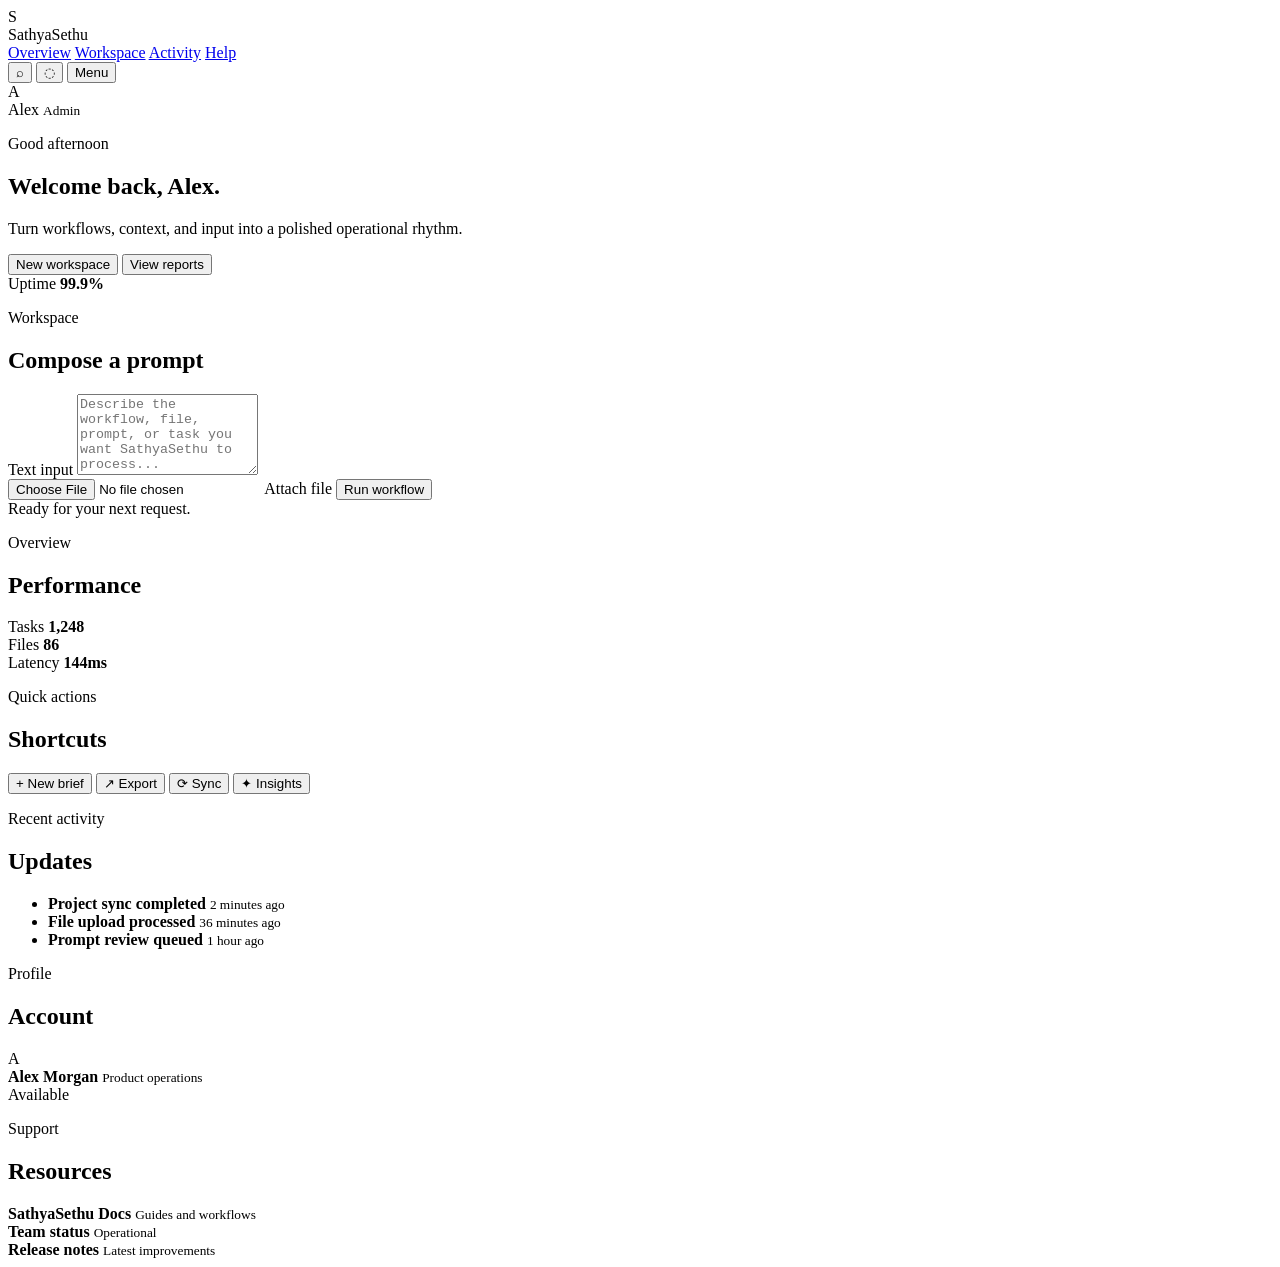
==== frontend/pages/dashboard.html @ 96413c83 "Save login fade and dashboard migration on fupload" ====
<!DOCTYPE html>
<html lang="en">
  <head>
    <meta charset="UTF-8" />
    <meta name="viewport" content="width=device-width, initial-scale=1.0" />
    <title>SathyaSethu | Workspace</title>
    <meta
      name="description"
      content="Premium SathyaSethu workspace dashboard and workflow hub."
    />
    <link rel="stylesheet" href="/css/dashboard.css" />
  </head>
  <body class="dashboard-body">
    <div class="page-glow glow-one" aria-hidden="true"></div>
    <div class="page-glow glow-two" aria-hidden="true"></div>
    <div class="page-glow glow-three" aria-hidden="true"></div>

    <header class="topbar" aria-label="Top navigation">
      <div class="nav-left">
        <div class="brand-row">
          <div class="brand-mark" aria-hidden="true">S</div>
          <div class="brand-copy">
            <span class="brand-name">SathyaSethu</span>
          </div>
        </div>

        <nav class="main-nav" aria-label="Main navigation">
          <a href="#overview">Overview</a>
          <a href="#workspace">Workspace</a>
          <a href="#activity">Activity</a>
          <a href="#help">Help</a>
        </nav>
      </div>

      <div class="nav-actions">
        <button class="icon-button" type="button" aria-label="Search">
          <span aria-hidden="true">⌕</span>
        </button>
        <button class="icon-button" type="button" aria-label="Notifications">
          <span aria-hidden="true">◌</span>
        </button>
        <button class="mobile-menu" type="button" aria-label="Toggle menu">
          Menu
        </button>
        <div class="avatar-wrap" aria-label="User profile">
          <div class="avatar">A</div>
          <div class="user-meta">
            <span id="currentUserName">Alex</span>
            <small>Admin</small>
          </div>
        </div>
      </div>
    </header>

    <main class="dashboard-shell">
      <section id="overview" class="hero-card bento-card">
        <div class="hero-copy">
          <p class="eyebrow">Good afternoon</p>
          <h1>Welcome back, <span id="hero-name">Alex</span>.</h1>
          <p>
            Turn workflows, context, and input into a polished operational rhythm.
          </p>

          <div class="hero-actions">
            <button type="button" class="primary-button small-button">New workspace</button>
            <button type="button" class="secondary-button small-button">View reports</button>
          </div>
        </div>

        <div class="hero-visual" aria-hidden="true">
          <div class="visual-orb orb-one"></div>
          <div class="visual-orb orb-two"></div>
          <div class="mini-panel">
            <span>Uptime</span>
            <strong>99.9%</strong>
          </div>
        </div>
      </section>

      <section class="bento-grid" id="workspace">
        <article class="bento-card feature-card feature-primary">
          <div class="card-header">
            <div>
              <p class="eyebrow">Workspace</p>
              <h2>Compose a prompt</h2>
            </div>
          </div>

          <form id="user-form" class="message-form" novalidate>
            <div class="input-shell">
              <label for="text-input" class="sr-only">Text input</label>
              <textarea
                id="text-input"
                name="text"
                rows="5"
                placeholder="Describe the workflow, file, prompt, or task you want SathyaSethu to process..."
                required
              ></textarea>
            </div>

            <div class="input-actions">
              <label class="file-picker" for="file-input">
                <input type="file" id="file-input" />
                <span>Attach file</span>
              </label>

              <button type="submit" class="primary-button submit-button">Run workflow</button>
            </div>
          </form>

          <div id="output" class="output-box" role="status" aria-live="polite">
            Ready for your next request.
          </div>
        </article>

        <article class="bento-card stats-card">
          <div class="card-header slim-header">
            <div>
              <p class="eyebrow">Overview</p>
              <h2>Performance</h2>
            </div>
          </div>

          <div class="stats-grid">
            <div class="stat-box">
              <span>Tasks</span>
              <strong>1,248</strong>
            </div>
            <div class="stat-box">
              <span>Files</span>
              <strong>86</strong>
            </div>
            <div class="stat-box accent-box">
              <span>Latency</span>
              <strong>144ms</strong>
            </div>
          </div>
        </article>

        <article class="bento-card quick-card">
          <div class="card-header slim-header">
            <div>
              <p class="eyebrow">Quick actions</p>
              <h2>Shortcuts</h2>
            </div>
          </div>

          <div class="quick-grid">
            <button type="button" class="action-tile">
              <span class="tile-badge blue">+</span>
              <span>New brief</span>
            </button>
            <button type="button" class="action-tile">
              <span class="tile-badge violet">↗</span>
              <span>Export</span>
            </button>
            <button type="button" class="action-tile">
              <span class="tile-badge teal">⟳</span>
              <span>Sync</span>
            </button>
            <button type="button" class="action-tile">
              <span class="tile-badge amber">✦</span>
              <span>Insights</span>
            </button>
          </div>
        </article>

        <article class="bento-card activity-card" id="activity">
          <div class="card-header slim-header">
            <div>
              <p class="eyebrow">Recent activity</p>
              <h2>Updates</h2>
            </div>
          </div>

          <ul class="activity-list">
            <li>
              <span class="activity-dot green"></span>
              <div>
                <strong>Project sync completed</strong>
                <small>2 minutes ago</small>
              </div>
            </li>
            <li>
              <span class="activity-dot blue"></span>
              <div>
                <strong>File upload processed</strong>
                <small>36 minutes ago</small>
              </div>
            </li>
            <li>
              <span class="activity-dot amber"></span>
              <div>
                <strong>Prompt review queued</strong>
                <small>1 hour ago</small>
              </div>
            </li>
          </ul>
        </article>

        <article class="bento-card profile-card">
          <div class="card-header slim-header">
            <div>
              <p class="eyebrow">Profile</p>
              <h2>Account</h2>
            </div>
          </div>

          <div class="profile-panel">
            <div class="profile-identity">
              <div class="avatar large">A</div>
              <div>
                <strong id="profile-name">Alex Morgan</strong>
                <small>Product operations</small>
              </div>
            </div>

            <div class="status-pill">
              <span class="pulse-dot"></span>
              Available
            </div>
          </div>
        </article>

        <article class="bento-card info-card" id="help">
          <div class="card-header slim-header">
            <div>
              <p class="eyebrow">Support</p>
              <h2>Resources</h2>
            </div>
          </div>

          <div class="resource-list">
            <div>
              <strong>SathyaSethu Docs</strong>
              <small>Guides and workflows</small>
            </div>
            <div>
              <strong>Team status</strong>
              <small>Operational</small>
            </div>
            <div>
              <strong>Release notes</strong>
              <small>Latest improvements</small>
            </div>
          </div>
        </article>
      </section>
    </main>

    <div class="toast-container" aria-live="polite" aria-atomic="true"></div>

    <script src="/js/dashboard.js"></script>
  </body>
</html>
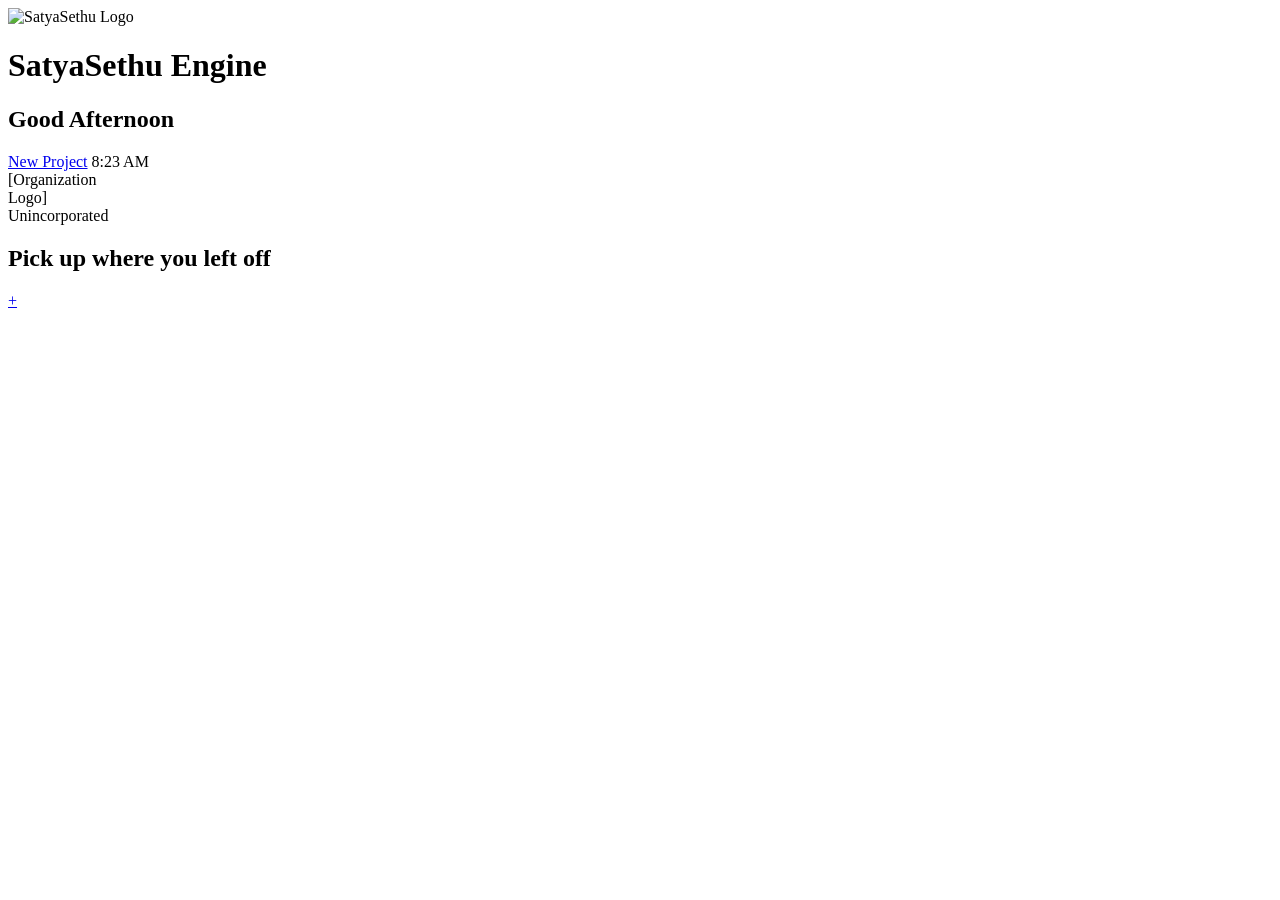
==== commit 2e8bcd50: "Redesign dashboard matching blueprint, update amber theme, remove borders, add logo and favicon" ====
--- a/frontend/pages/dashboard.html
+++ b/frontend/pages/dashboard.html
@@ -3,10 +3,17 @@
   <head>
     <meta charset="UTF-8" />
     <meta name="viewport" content="width=device-width, initial-scale=1.0" />
-    <title>SathyaSethu | Workspace</title>
+    <title>SatyaSethu Engine | Dashboard</title>
     <meta
       name="description"
-      content="Premium SathyaSethu workspace dashboard and workflow hub."
+      content="SatyaSethu Engine workspace dashboard and projects."
+    />
+    <link rel="icon" type="image/svg+xml" href="/assets/logo.svg" />
+    <link rel="preconnect" href="https://fonts.googleapis.com" />
+    <link rel="preconnect" href="https://fonts.gstatic.com" crossorigin />
+    <link
+      href="https://fonts.googleapis.com/css2?family=DM+Sans:ital,opsz,wght@0,9..40,100..1000;1,9..40,100..1000&family=Momo+Trust+Display&display=swap"
+      rel="stylesheet"
     />
     <link rel="stylesheet" href="/css/dashboard.css" />
   </head>
@@ -15,240 +22,55 @@
     <div class="page-glow glow-two" aria-hidden="true"></div>
     <div class="page-glow glow-three" aria-hidden="true"></div>
 
-    <header class="topbar" aria-label="Top navigation">
-      <div class="nav-left">
-        <div class="brand-row">
-          <div class="brand-mark" aria-hidden="true">S</div>
-          <div class="brand-copy">
-            <span class="brand-name">SathyaSethu</span>
+    <!-- Centered Header with White Inverted Logo and Title -->
+    <header class="dashboard-top-header">
+      <img src="/assets/logo.svg" alt="SatyaSethu Logo" class="brand-logo-white dashboard-logo" />
+      <h1 class="dashboard-engine-title">SatyaSethu Engine</h1>
+    </header>
+
+    <main class="dashboard-container">
+      <!-- Top Section: Greeting & Time Card + Organization Card -->
+      <section class="top-cards-row">
+        <!-- Left Greeting Card -->
+        <div class="bento-card greeting-card">
+          <div class="greeting-content">
+            <h2 class="greeting-title" id="greetingTitle">
+              <span id="greetingTimeWord">Good Afternoon</span>
+              <span id="greetingUserName" class="greeting-user"></span>
+            </h2>
+          </div>
+
+          <div class="greeting-footer">
+            <a href="/prompt.html" class="new-project-pill-btn" id="newProjectBtn">New Project</a>
+            <span class="corner-clock" id="cornerClock">8:23 AM</span>
           </div>
         </div>
 
-        <nav class="main-nav" aria-label="Main navigation">
-          <a href="#overview">Overview</a>
-          <a href="#workspace">Workspace</a>
-          <a href="#activity">Activity</a>
-          <a href="#help">Help</a>
-        </nav>
-      </div>
-
-      <div class="nav-actions">
-        <button class="icon-button" type="button" aria-label="Search">
-          <span aria-hidden="true">⌕</span>
-        </button>
-        <button class="icon-button" type="button" aria-label="Notifications">
-          <span aria-hidden="true">◌</span>
-        </button>
-        <button class="mobile-menu" type="button" aria-label="Toggle menu">
-          Menu
-        </button>
-        <div class="avatar-wrap" aria-label="User profile">
-          <div class="avatar">A</div>
-          <div class="user-meta">
-            <span id="currentUserName">Alex</span>
-            <small>Admin</small>
+        <!-- Right Organization Card -->
+        <div class="bento-card org-card">
+          <div class="org-logo-card">
+            <img id="orgLogoImg" src="" alt="Organization Logo" class="org-logo-img" style="display: none;" />
+            <div id="orgLogoPlaceholder" class="org-logo-placeholder">
+              <span>[Organization<br />Logo]</span>
+            </div>
           </div>
-        </div>
-      </div>
-    </header>
-
-    <main class="dashboard-shell">
-      <section id="overview" class="hero-card bento-card">
-        <div class="hero-copy">
-          <p class="eyebrow">Good afternoon</p>
-          <h1>Welcome back, <span id="hero-name">Alex</span>.</h1>
-          <p>
-            Turn workflows, context, and input into a polished operational rhythm.
-          </p>
-
-          <div class="hero-actions">
-            <button type="button" class="primary-button small-button">New workspace</button>
-            <button type="button" class="secondary-button small-button">View reports</button>
-          </div>
-        </div>
-
-        <div class="hero-visual" aria-hidden="true">
-          <div class="visual-orb orb-one"></div>
-          <div class="visual-orb orb-two"></div>
-          <div class="mini-panel">
-            <span>Uptime</span>
-            <strong>99.9%</strong>
-          </div>
+          <span class="org-name-text" id="orgNameText">Unincorporated</span>
         </div>
       </section>
 
-      <section class="bento-grid" id="workspace">
-        <article class="bento-card feature-card feature-primary">
-          <div class="card-header">
-            <div>
-              <p class="eyebrow">Workspace</p>
-              <h2>Compose a prompt</h2>
-            </div>
-          </div>
+      <!-- Lower Section: Pick up where you left off -->
+      <section class="projects-section">
+        <h2 class="projects-heading">Pick up where you left off</h2>
+        <div class="projects-grid" id="projectsGrid">
+          <!-- Projects rendered here if any; empty for now -->
 
-          <form id="user-form" class="message-form" novalidate>
-            <div class="input-shell">
-              <label for="text-input" class="sr-only">Text input</label>
-              <textarea
-                id="text-input"
-                name="text"
-                rows="5"
-                placeholder="Describe the workflow, file, prompt, or task you want SathyaSethu to process..."
-                required
-              ></textarea>
-            </div>
-
-            <div class="input-actions">
-              <label class="file-picker" for="file-input">
-                <input type="file" id="file-input" />
-                <span>Attach file</span>
-              </label>
-
-              <button type="submit" class="primary-button submit-button">Run workflow</button>
-            </div>
-          </form>
-
-          <div id="output" class="output-box" role="status" aria-live="polite">
-            Ready for your next request.
-          </div>
-        </article>
-
-        <article class="bento-card stats-card">
-          <div class="card-header slim-header">
-            <div>
-              <p class="eyebrow">Overview</p>
-              <h2>Performance</h2>
-            </div>
-          </div>
-
-          <div class="stats-grid">
-            <div class="stat-box">
-              <span>Tasks</span>
-              <strong>1,248</strong>
-            </div>
-            <div class="stat-box">
-              <span>Files</span>
-              <strong>86</strong>
-            </div>
-            <div class="stat-box accent-box">
-              <span>Latency</span>
-              <strong>144ms</strong>
-            </div>
-          </div>
-        </article>
-
-        <article class="bento-card quick-card">
-          <div class="card-header slim-header">
-            <div>
-              <p class="eyebrow">Quick actions</p>
-              <h2>Shortcuts</h2>
-            </div>
-          </div>
-
-          <div class="quick-grid">
-            <button type="button" class="action-tile">
-              <span class="tile-badge blue">+</span>
-              <span>New brief</span>
-            </button>
-            <button type="button" class="action-tile">
-              <span class="tile-badge violet">↗</span>
-              <span>Export</span>
-            </button>
-            <button type="button" class="action-tile">
-              <span class="tile-badge teal">⟳</span>
-              <span>Sync</span>
-            </button>
-            <button type="button" class="action-tile">
-              <span class="tile-badge amber">✦</span>
-              <span>Insights</span>
-            </button>
-          </div>
-        </article>
-
-        <article class="bento-card activity-card" id="activity">
-          <div class="card-header slim-header">
-            <div>
-              <p class="eyebrow">Recent activity</p>
-              <h2>Updates</h2>
-            </div>
-          </div>
-
-          <ul class="activity-list">
-            <li>
-              <span class="activity-dot green"></span>
-              <div>
-                <strong>Project sync completed</strong>
-                <small>2 minutes ago</small>
-              </div>
-            </li>
-            <li>
-              <span class="activity-dot blue"></span>
-              <div>
-                <strong>File upload processed</strong>
-                <small>36 minutes ago</small>
-              </div>
-            </li>
-            <li>
-              <span class="activity-dot amber"></span>
-              <div>
-                <strong>Prompt review queued</strong>
-                <small>1 hour ago</small>
-              </div>
-            </li>
-          </ul>
-        </article>
-
-        <article class="bento-card profile-card">
-          <div class="card-header slim-header">
-            <div>
-              <p class="eyebrow">Profile</p>
-              <h2>Account</h2>
-            </div>
-          </div>
-
-          <div class="profile-panel">
-            <div class="profile-identity">
-              <div class="avatar large">A</div>
-              <div>
-                <strong id="profile-name">Alex Morgan</strong>
-                <small>Product operations</small>
-              </div>
-            </div>
-
-            <div class="status-pill">
-              <span class="pulse-dot"></span>
-              Available
-            </div>
-          </div>
-        </article>
-
-        <article class="bento-card info-card" id="help">
-          <div class="card-header slim-header">
-            <div>
-              <p class="eyebrow">Support</p>
-              <h2>Resources</h2>
-            </div>
-          </div>
-
-          <div class="resource-list">
-            <div>
-              <strong>SathyaSethu Docs</strong>
-              <small>Guides and workflows</small>
-            </div>
-            <div>
-              <strong>Team status</strong>
-              <small>Operational</small>
-            </div>
-            <div>
-              <strong>Release notes</strong>
-              <small>Latest improvements</small>
-            </div>
-          </div>
-        </article>
+          <!-- Plus Card Redirecting to prompt.html -->
+          <a href="/prompt.html" class="bento-card add-project-card" aria-label="Start new project">
+            <span class="add-project-plus">+</span>
+          </a>
+        </div>
       </section>
     </main>
-
-    <div class="toast-container" aria-live="polite" aria-atomic="true"></div>
 
     <script src="/js/dashboard.js"></script>
   </body>
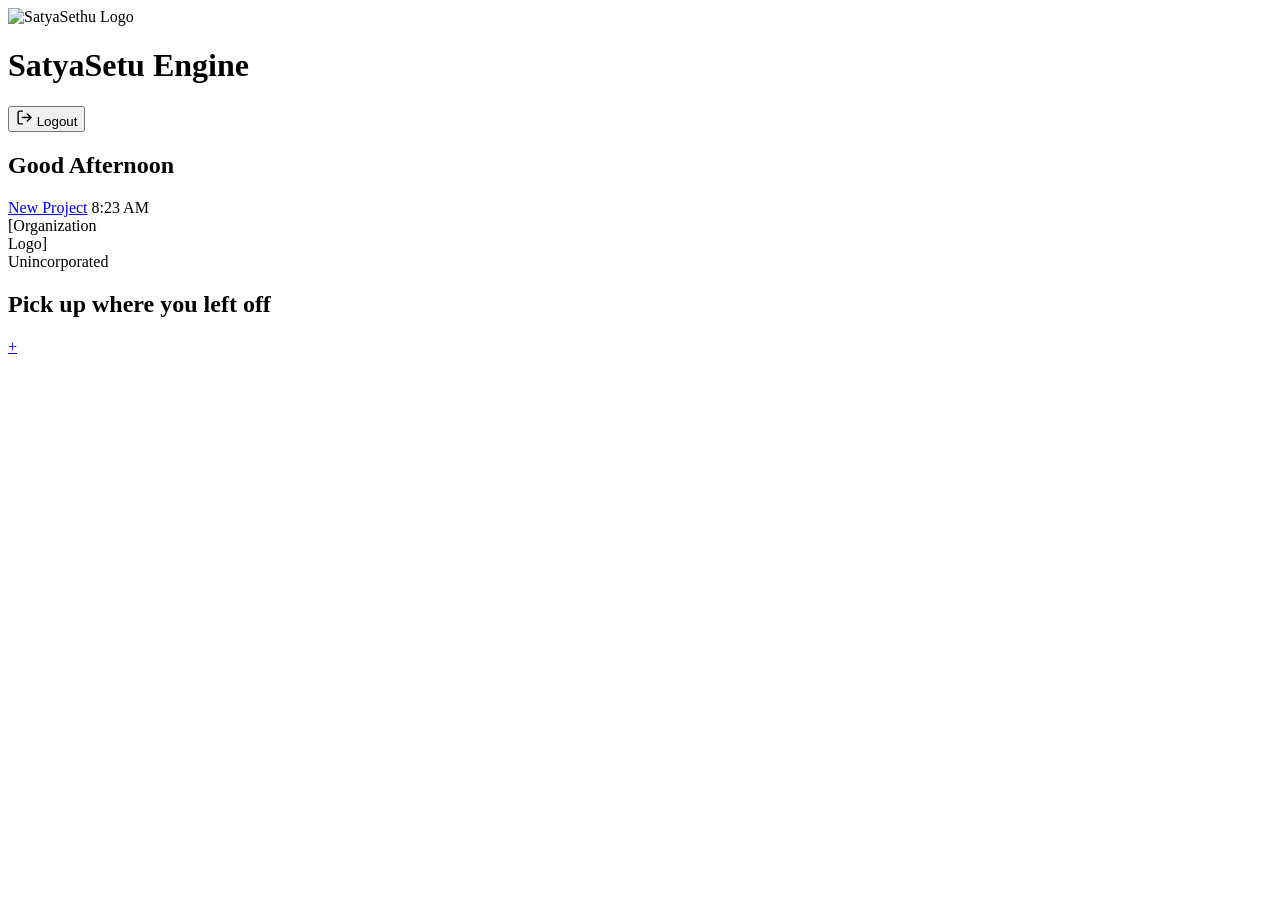
==== commit e89bd461: "Final Commit" ====
--- a/frontend/pages/dashboard.html
+++ b/frontend/pages/dashboard.html
@@ -22,16 +22,21 @@
     <div class="page-glow glow-two" aria-hidden="true"></div>
     <div class="page-glow glow-three" aria-hidden="true"></div>
 
-    <!-- Centered Header with White Inverted Logo and Title -->
     <header class="dashboard-top-header">
       <img src="/assets/logo.svg" alt="SatyaSethu Logo" class="brand-logo-white dashboard-logo" />
-      <h1 class="dashboard-engine-title">SatyaSethu Engine</h1>
+      <h1 class="dashboard-engine-title">SatyaSetu Engine</h1>
+      <button type="button" class="dashboard-logout-btn" id="logoutBtn" aria-label="Log out" title="Log out">
+        <svg width="17" height="17" viewBox="0 0 24 24" fill="none" stroke="currentColor" stroke-width="2" stroke-linecap="round" stroke-linejoin="round">
+          <path d="M9 21H5a2 2 0 0 1-2-2V5a2 2 0 0 1 2-2h4"></path>
+          <polyline points="16 17 21 12 16 7"></polyline>
+          <line x1="21" y1="12" x2="9" y2="12"></line>
+        </svg>
+        <span>Logout</span>
+      </button>
     </header>
 
     <main class="dashboard-container">
-      <!-- Top Section: Greeting & Time Card + Organization Card -->
       <section class="top-cards-row">
-        <!-- Left Greeting Card -->
         <div class="bento-card greeting-card">
           <div class="greeting-content">
             <h2 class="greeting-title" id="greetingTitle">
@@ -46,7 +51,6 @@
           </div>
         </div>
 
-        <!-- Right Organization Card -->
         <div class="bento-card org-card">
           <div class="org-logo-card">
             <img id="orgLogoImg" src="" alt="Organization Logo" class="org-logo-img" style="display: none;" />
@@ -57,14 +61,9 @@
           <span class="org-name-text" id="orgNameText">Unincorporated</span>
         </div>
       </section>
-
-      <!-- Lower Section: Pick up where you left off -->
       <section class="projects-section">
         <h2 class="projects-heading">Pick up where you left off</h2>
         <div class="projects-grid" id="projectsGrid">
-          <!-- Projects rendered here if any; empty for now -->
-
-          <!-- Plus Card Redirecting to prompt.html -->
           <a href="/prompt.html" class="bento-card add-project-card" aria-label="Start new project">
             <span class="add-project-plus">+</span>
           </a>
